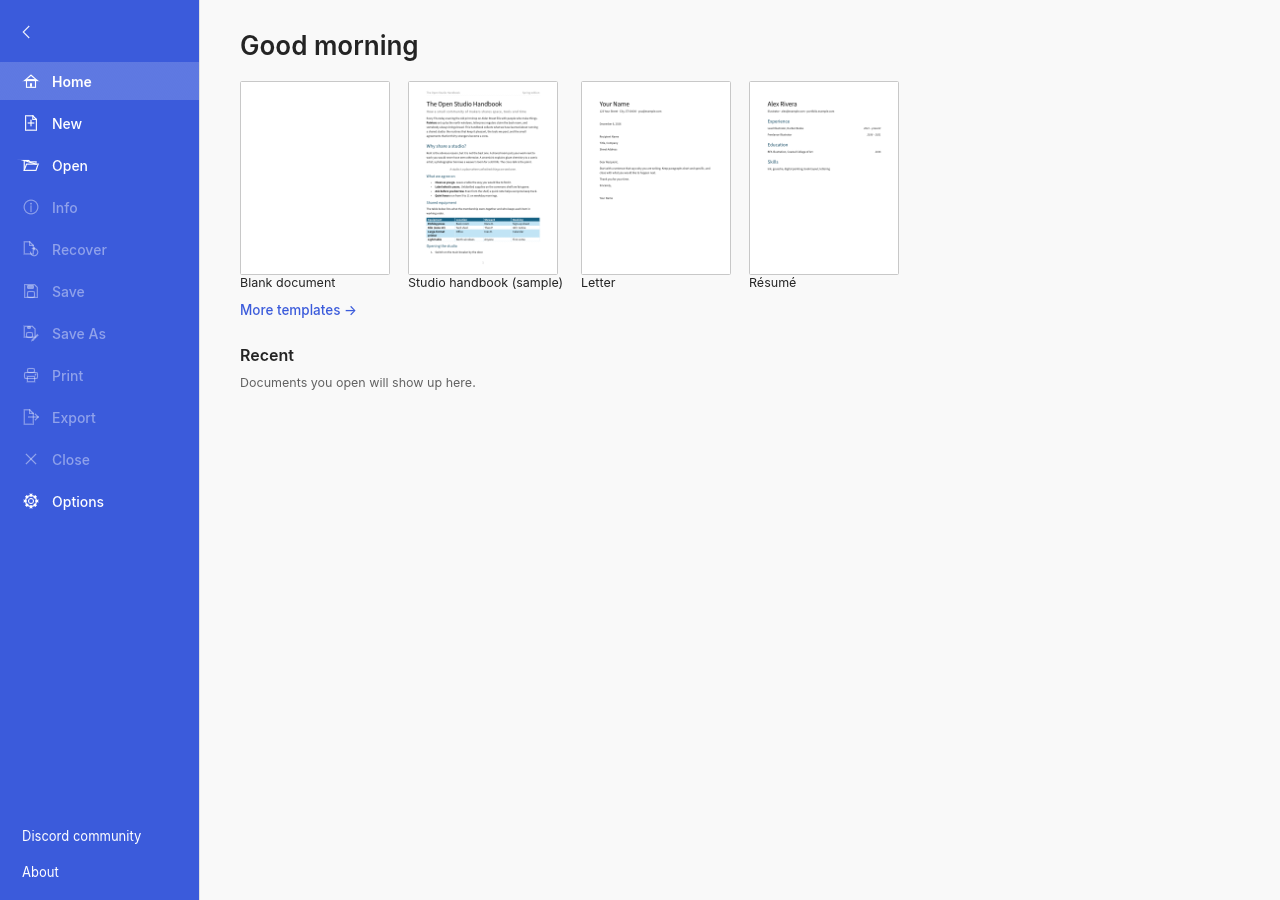
==== wordcraft/index.html @ a9838d4b "deploy: WordCraft editor embedded in Draft screen" ====
<!DOCTYPE html>
<html lang="en">
<head>
  <meta charset="utf-8">
  <meta name="viewport" content="width=device-width, initial-scale=1, user-scalable=no">
  <title>WordCraft</title>
  <link rel="icon" href="./wordcraft-fa59e09a3f921e03.ico" integrity="sha384-99DzWb82rFgkdw7hjKziyDQaHbMTklb9MWeLKF7LcVUnq80H4nDrc/pjHJtAj/AA"/>
  
<script type="module">
import init, * as bindings from './wordcraft-web-5cc86b80984cdfee.js';
const wasm = await init({ module_or_path: './wordcraft-web-5cc86b80984cdfee_bg.wasm' });


window.wasmBindings = bindings;


dispatchEvent(new CustomEvent("TrunkApplicationStarted", {detail: {wasm}}));

</script>
  <style>
    html, body { margin: 0; padding: 0; width: 100%; height: 100%; overflow: hidden; background: #e6e6e6; }
    #wordcraft_canvas { position: absolute; inset: 0; width: 100%; height: 100%; display: block; }
    #wordcraft_loading { position: absolute; inset: 0; display: flex; flex-direction: column; align-items: center; justify-content: center;
      color: #555; font: 14px system-ui, sans-serif; pointer-events: none; }
  </style>
<link rel="modulepreload" href="./wordcraft-web-5cc86b80984cdfee.js" crossorigin="anonymous" integrity="sha384-RR4Ks7BEvUXdmI7at6dvOxzwZonkD8KZ+zCXRAnvQegrmAkZw1AtYL4IEmiWzNkS"><link rel="preload" href="./wordcraft-web-5cc86b80984cdfee_bg.wasm" crossorigin="anonymous" integrity="sha384-hyX+URcRj6FLzEZnaf2n1dd6FoG70iN4mQhxeiLGHFS3T15ryn91VgB+2Of5CFc3" as="fetch" type="application/wasm"></head>
<body>
  <canvas id="wordcraft_canvas"></canvas>
  <div id="wordcraft_loading">Loading WordCraft&hellip;</div>
</body>
</html>
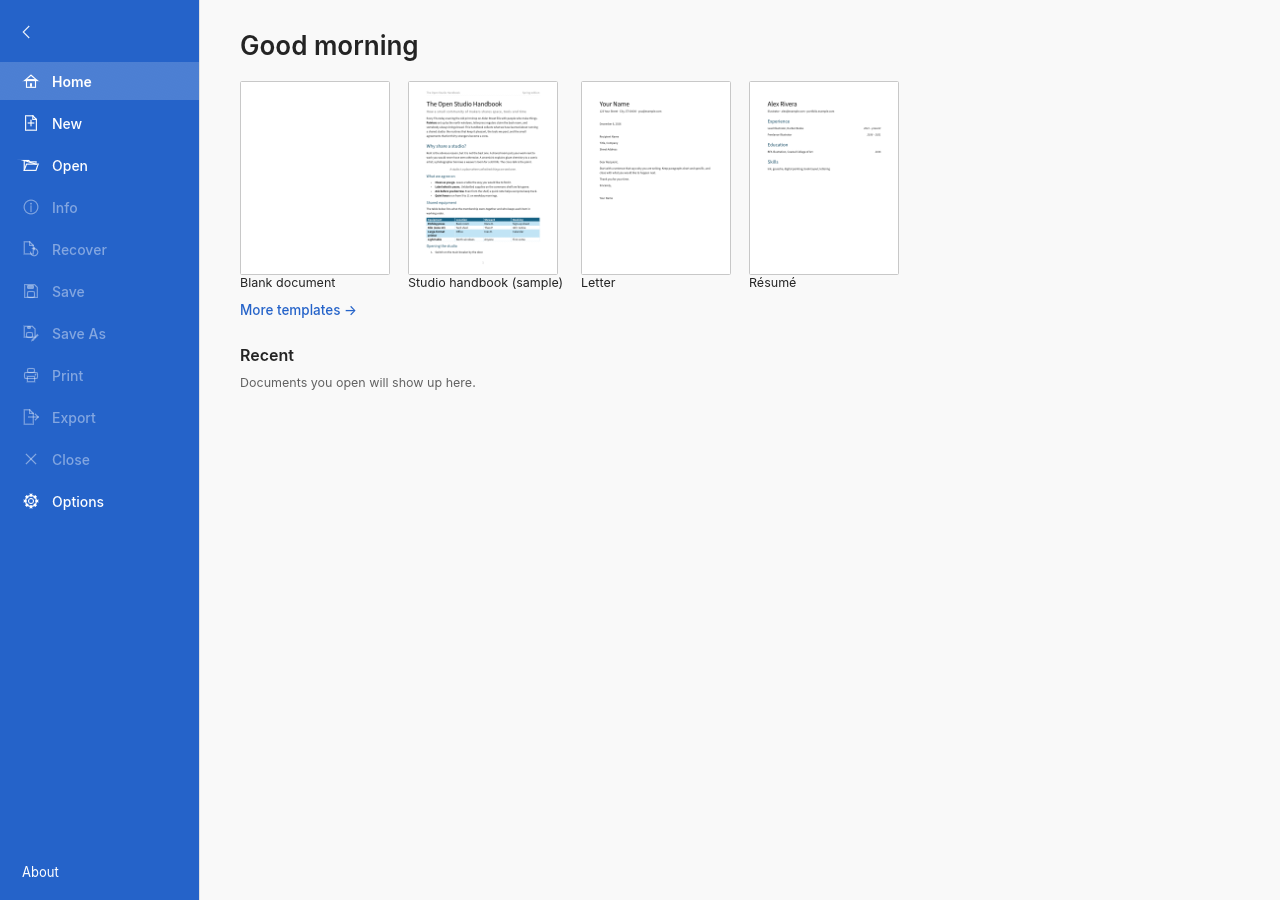
==== commit 5c8d64fd: "deploy: de-branded Slate Pro WordCraft bundle Co-Authored-By: Claude Opus 4.8 <noreply@anthropic.com" ====
--- a/wordcraft/index.html
+++ b/wordcraft/index.html
@@ -3,12 +3,12 @@
 <head>
   <meta charset="utf-8">
   <meta name="viewport" content="width=device-width, initial-scale=1, user-scalable=no">
-  <title>WordCraft</title>
+  <title>Lexamplify Draft</title>
   <link rel="icon" href="./wordcraft-fa59e09a3f921e03.ico" integrity="sha384-99DzWb82rFgkdw7hjKziyDQaHbMTklb9MWeLKF7LcVUnq80H4nDrc/pjHJtAj/AA"/>
-  
+
 <script type="module">
-import init, * as bindings from './wordcraft-web-5cc86b80984cdfee.js';
-const wasm = await init({ module_or_path: './wordcraft-web-5cc86b80984cdfee_bg.wasm' });
+import init, * as bindings from './wordcraft-web-88f7089f25a3b338.js';
+const wasm = await init({ module_or_path: './wordcraft-web-44106f433075862a_bg.wasm' });
 
 
 window.wasmBindings = bindings;
@@ -18,14 +18,14 @@
 
 </script>
   <style>
-    html, body { margin: 0; padding: 0; width: 100%; height: 100%; overflow: hidden; background: #e6e6e6; }
+    html, body { margin: 0; padding: 0; width: 100%; height: 100%; overflow: hidden; background: #f4f5f7; }
     #wordcraft_canvas { position: absolute; inset: 0; width: 100%; height: 100%; display: block; }
     #wordcraft_loading { position: absolute; inset: 0; display: flex; flex-direction: column; align-items: center; justify-content: center;
-      color: #555; font: 14px system-ui, sans-serif; pointer-events: none; }
+      color: #64748b; font: 14px system-ui, sans-serif; pointer-events: none; }
   </style>
-<link rel="modulepreload" href="./wordcraft-web-5cc86b80984cdfee.js" crossorigin="anonymous" integrity="sha384-RR4Ks7BEvUXdmI7at6dvOxzwZonkD8KZ+zCXRAnvQegrmAkZw1AtYL4IEmiWzNkS"><link rel="preload" href="./wordcraft-web-5cc86b80984cdfee_bg.wasm" crossorigin="anonymous" integrity="sha384-hyX+URcRj6FLzEZnaf2n1dd6FoG70iN4mQhxeiLGHFS3T15ryn91VgB+2Of5CFc3" as="fetch" type="application/wasm"></head>
+<link rel="modulepreload" href="./wordcraft-web-88f7089f25a3b338.js" crossorigin="anonymous" integrity="sha384-RR4Ks7BEvUXdmI7at6dvOxzwZonkD8KZ+zCXRAnvQegrmAkZw1AtYL4IEmiWzNkS"><link rel="preload" href="./wordcraft-web-44106f433075862a_bg.wasm" crossorigin="anonymous" integrity="sha384-GZOigEtPOMKg6QWMNEXYUBP1thJ7mPOiGzNmj+G+CX57PKq6oh2AfI+13JnI3W1O" as="fetch" type="application/wasm"></head>
 <body>
   <canvas id="wordcraft_canvas"></canvas>
-  <div id="wordcraft_loading">Loading WordCraft&hellip;</div>
+  <div id="wordcraft_loading">Loading editor&hellip;</div>
 </body>
 </html>
